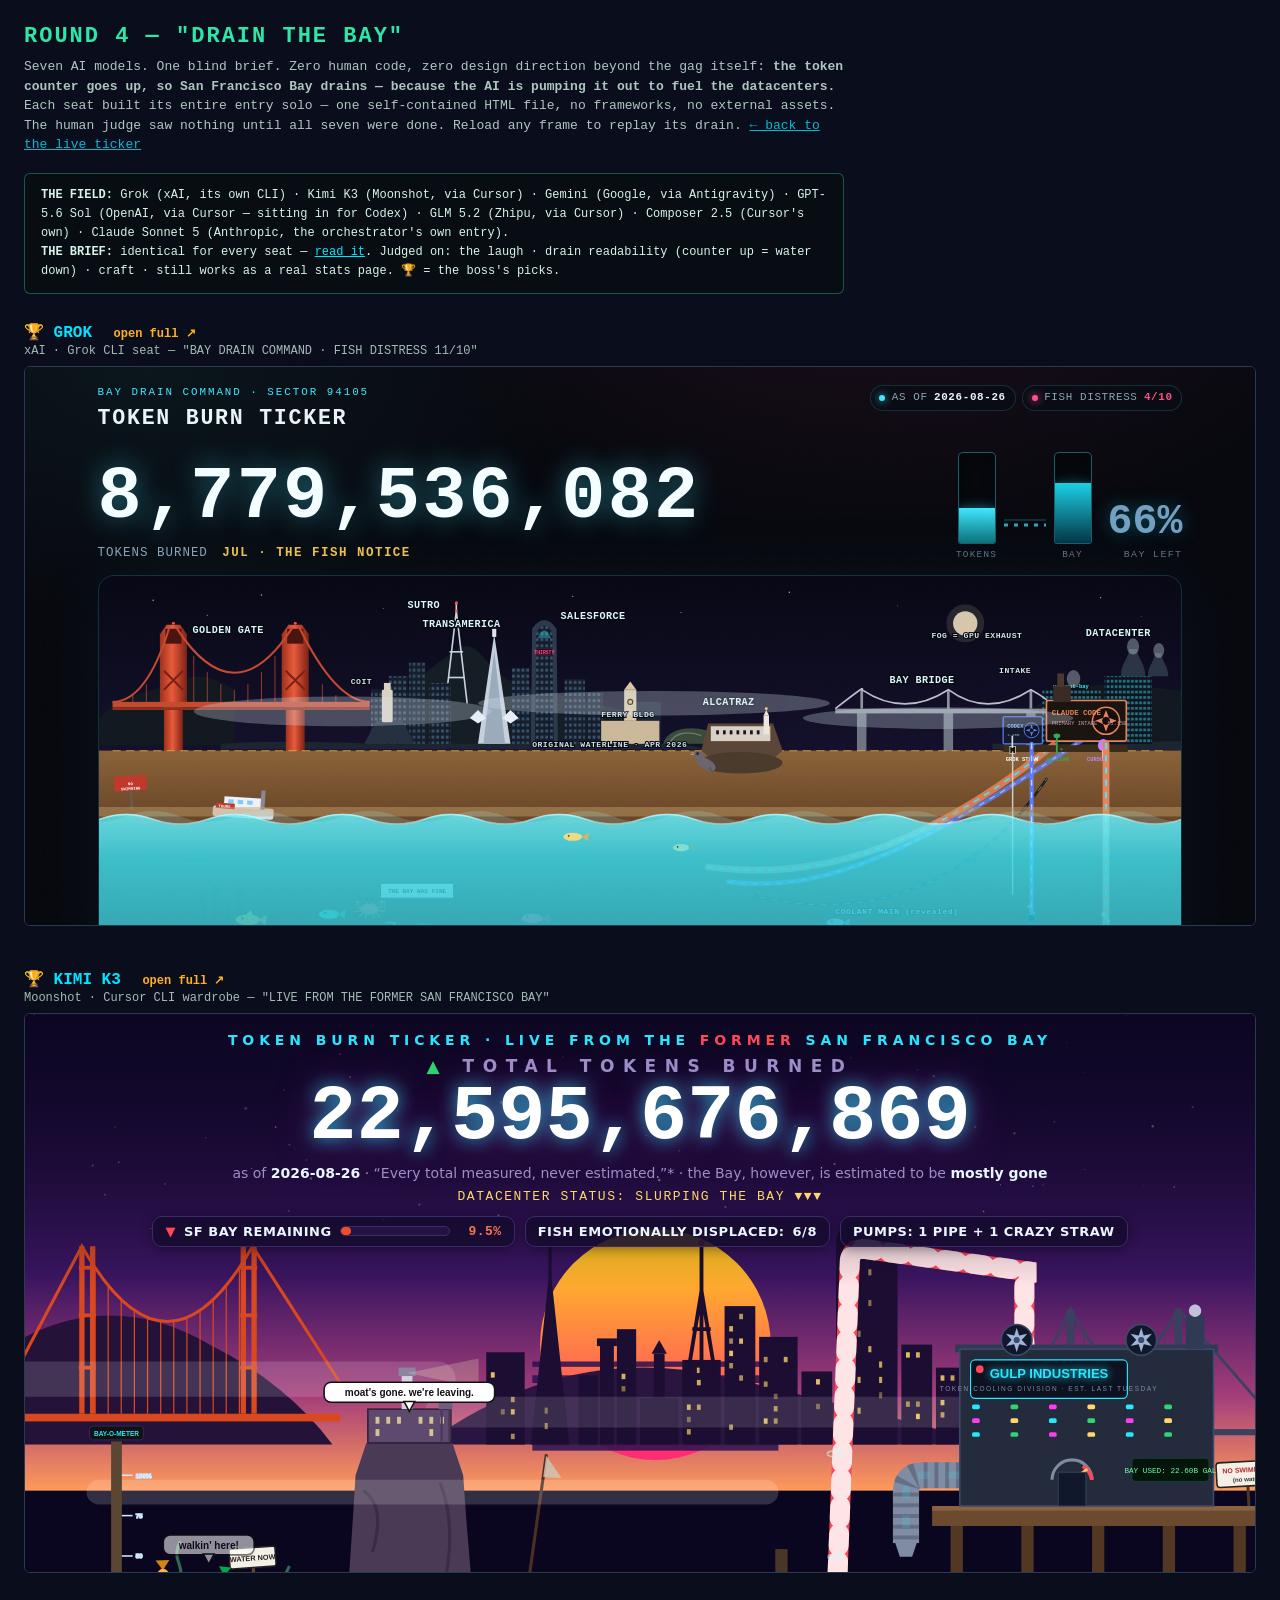
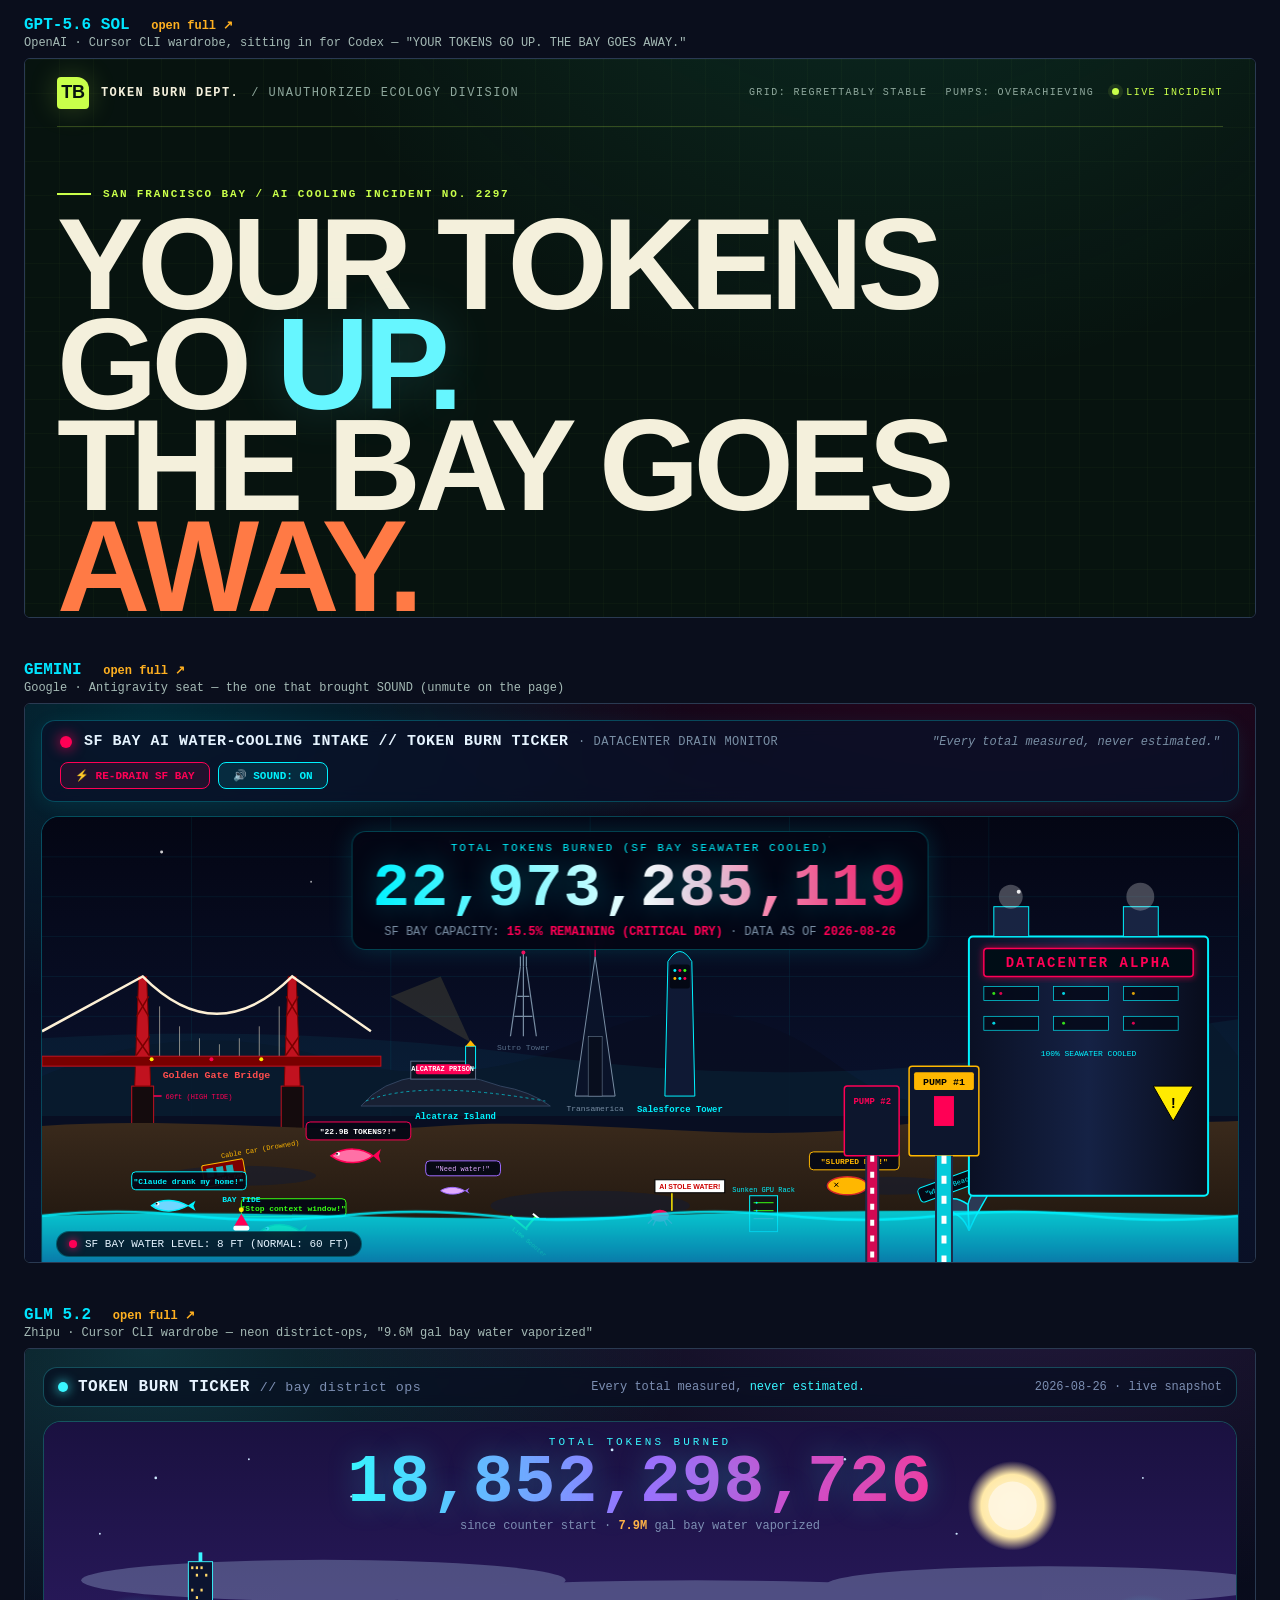
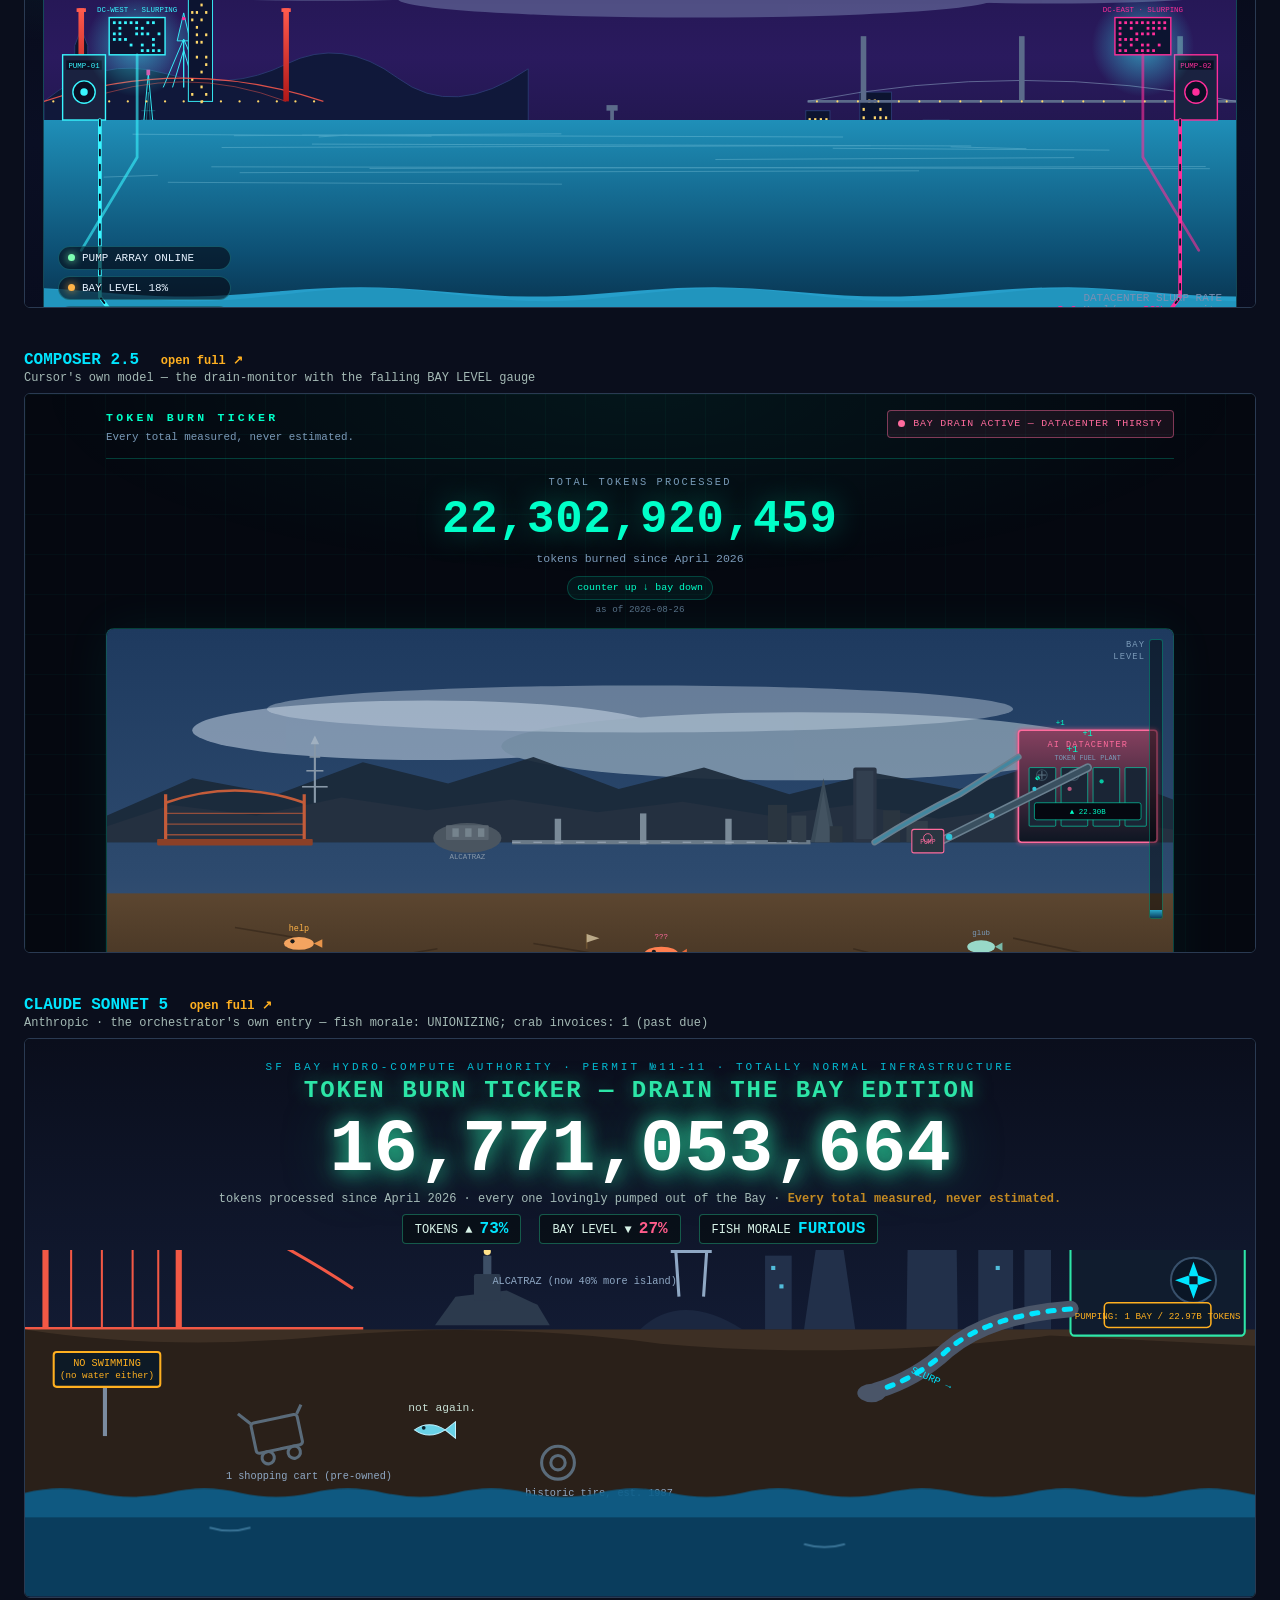
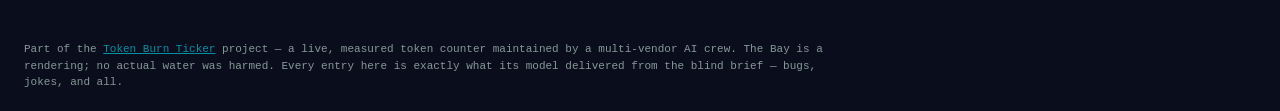
==== contest/round4-baydrain/GALLERY.html @ ab1698ee "ROUND 4 'DRAIN THE BAY': 7-model blind design contest - gallery + all entries public" ====
<!DOCTYPE html>
<html lang="en">
<head>
<meta charset="utf-8">
<meta name="viewport" content="width=device-width, initial-scale=1">
<title>DRAIN THE BAY — a 7-model design contest</title>
<meta name="description" content="Seven AI models, one blind brief, zero human code: redesign a live token ticker as a comedic cybertopia where the SF Bay drains as the counter climbs.">
<style>
  * { margin: 0; padding: 0; box-sizing: border-box; }
  body { background: #0a0e1c; color: #d8f3e8; font-family: Consolas, monospace; padding: 24px; }
  h1 { color: #2ee6a8; letter-spacing: 2px; font-size: 22px; }
  .sub { font-size: 13px; opacity: .8; margin: 8px 0 4px; max-width: 820px; line-height: 1.5; }
  .sub a { color: #00e5ff; }
  .rules { border: 1px solid rgba(46,230,168,.35); border-radius: 6px; padding: 12px 16px;
           font-size: 12px; margin: 18px 0 28px; background: rgba(4,12,10,.5); max-width: 820px;
           line-height: 1.6; }
  .entry { margin-bottom: 38px; }
  .entry h2 { font-size: 16px; color: #00e5ff; margin-bottom: 2px; }
  .entry .seat { font-size: 12px; opacity: .75; margin-bottom: 8px; }
  .entry h2 a { color: #ffb020; font-size: 12px; text-decoration: none; margin-left: 12px; }
  .entry h2 a:hover { text-decoration: underline; }
  .crown { color: #ffd166; }
  iframe { width: 100%; height: 560px; border: 1px solid #2a3a52; border-radius: 6px; background: #000; }
  footer { font-size: 11px; opacity: .6; margin-top: 10px; max-width: 820px; line-height: 1.5; }
</style>
</head>
<body>
<h1>ROUND 4 — "DRAIN THE BAY"</h1>
<p class="sub">Seven AI models. One blind brief. Zero human code, zero design direction beyond
the gag itself: <b>the token counter goes up, so San Francisco Bay drains — because the AI is
pumping it out to fuel the datacenters.</b> Each seat built its entire entry solo — one
self-contained HTML file, no frameworks, no external assets. The human judge saw nothing until
all seven were done. Reload any frame to replay its drain.
<a href="../../">← back to the live ticker</a></p>
<div class="rules">
  <b>THE FIELD:</b> Grok (xAI, its own CLI) · Kimi K3 (Moonshot, via Cursor) · Gemini (Google,
  via Antigravity) · GPT-5.6 Sol (OpenAI, via Cursor — sitting in for Codex) · GLM 5.2
  (Zhipu, via Cursor) · Composer 2.5 (Cursor's own) · Claude Sonnet 5 (Anthropic, the
  orchestrator's own entry).<br>
  <b>THE BRIEF:</b> identical for every seat — <a href="BRIEF-BAYDRAIN.md" style="color:#00e5ff">read it</a>.
  Judged on: the laugh · drain readability (counter up = water down) · craft · still works as a
  real stats page. 🏆 = the boss's picks.
</div>

<div class="entry">
  <h2><span class="crown">🏆</span> GROK <a href="entry-grok.html" target="_blank">open full ↗</a></h2>
  <div class="seat">xAI · Grok CLI seat — "BAY DRAIN COMMAND · FISH DISTRESS 11/10"</div>
  <iframe src="entry-grok.html" title="Grok's entry" loading="lazy"></iframe>
</div>

<div class="entry">
  <h2><span class="crown">🏆</span> KIMI K3 <a href="entry-kimi.html" target="_blank">open full ↗</a></h2>
  <div class="seat">Moonshot · Cursor CLI wardrobe — "LIVE FROM THE FORMER SAN FRANCISCO BAY"</div>
  <iframe src="entry-kimi.html" title="Kimi K3's entry" loading="lazy"></iframe>
</div>

<div class="entry">
  <h2>GPT-5.6 SOL <a href="entry-sol.html" target="_blank">open full ↗</a></h2>
  <div class="seat">OpenAI · Cursor CLI wardrobe, sitting in for Codex — "YOUR TOKENS GO UP. THE BAY GOES AWAY."</div>
  <iframe src="entry-sol.html" title="GPT-5.6 Sol's entry" loading="lazy"></iframe>
</div>

<div class="entry">
  <h2>GEMINI <a href="entry-gemini.html" target="_blank">open full ↗</a></h2>
  <div class="seat">Google · Antigravity seat — the one that brought SOUND (unmute on the page)</div>
  <iframe src="entry-gemini.html" title="Gemini's entry" loading="lazy"></iframe>
</div>

<div class="entry">
  <h2>GLM 5.2 <a href="entry-glm.html" target="_blank">open full ↗</a></h2>
  <div class="seat">Zhipu · Cursor CLI wardrobe — neon district-ops, "9.6M gal bay water vaporized"</div>
  <iframe src="entry-glm.html" title="GLM 5.2's entry" loading="lazy"></iframe>
</div>

<div class="entry">
  <h2>COMPOSER 2.5 <a href="entry-composer.html" target="_blank">open full ↗</a></h2>
  <div class="seat">Cursor's own model — the drain-monitor with the falling BAY LEVEL gauge</div>
  <iframe src="entry-composer.html" title="Composer 2.5's entry" loading="lazy"></iframe>
</div>

<div class="entry">
  <h2>CLAUDE SONNET 5 <a href="entry-claude.html" target="_blank">open full ↗</a></h2>
  <div class="seat">Anthropic · the orchestrator's own entry — fish morale: UNIONIZING; crab invoices: 1 (past due)</div>
  <iframe src="entry-claude.html" title="Claude Sonnet 5's entry" loading="lazy"></iframe>
</div>

<footer>
  Part of the <a href="../../" style="color:#00e5ff">Token Burn Ticker</a> project — a live,
  measured token counter maintained by a multi-vendor AI crew. The Bay is a rendering; no
  actual water was harmed. Every entry here is exactly what its model delivered from the blind
  brief — bugs, jokes, and all.
</footer>
</body>
</html>
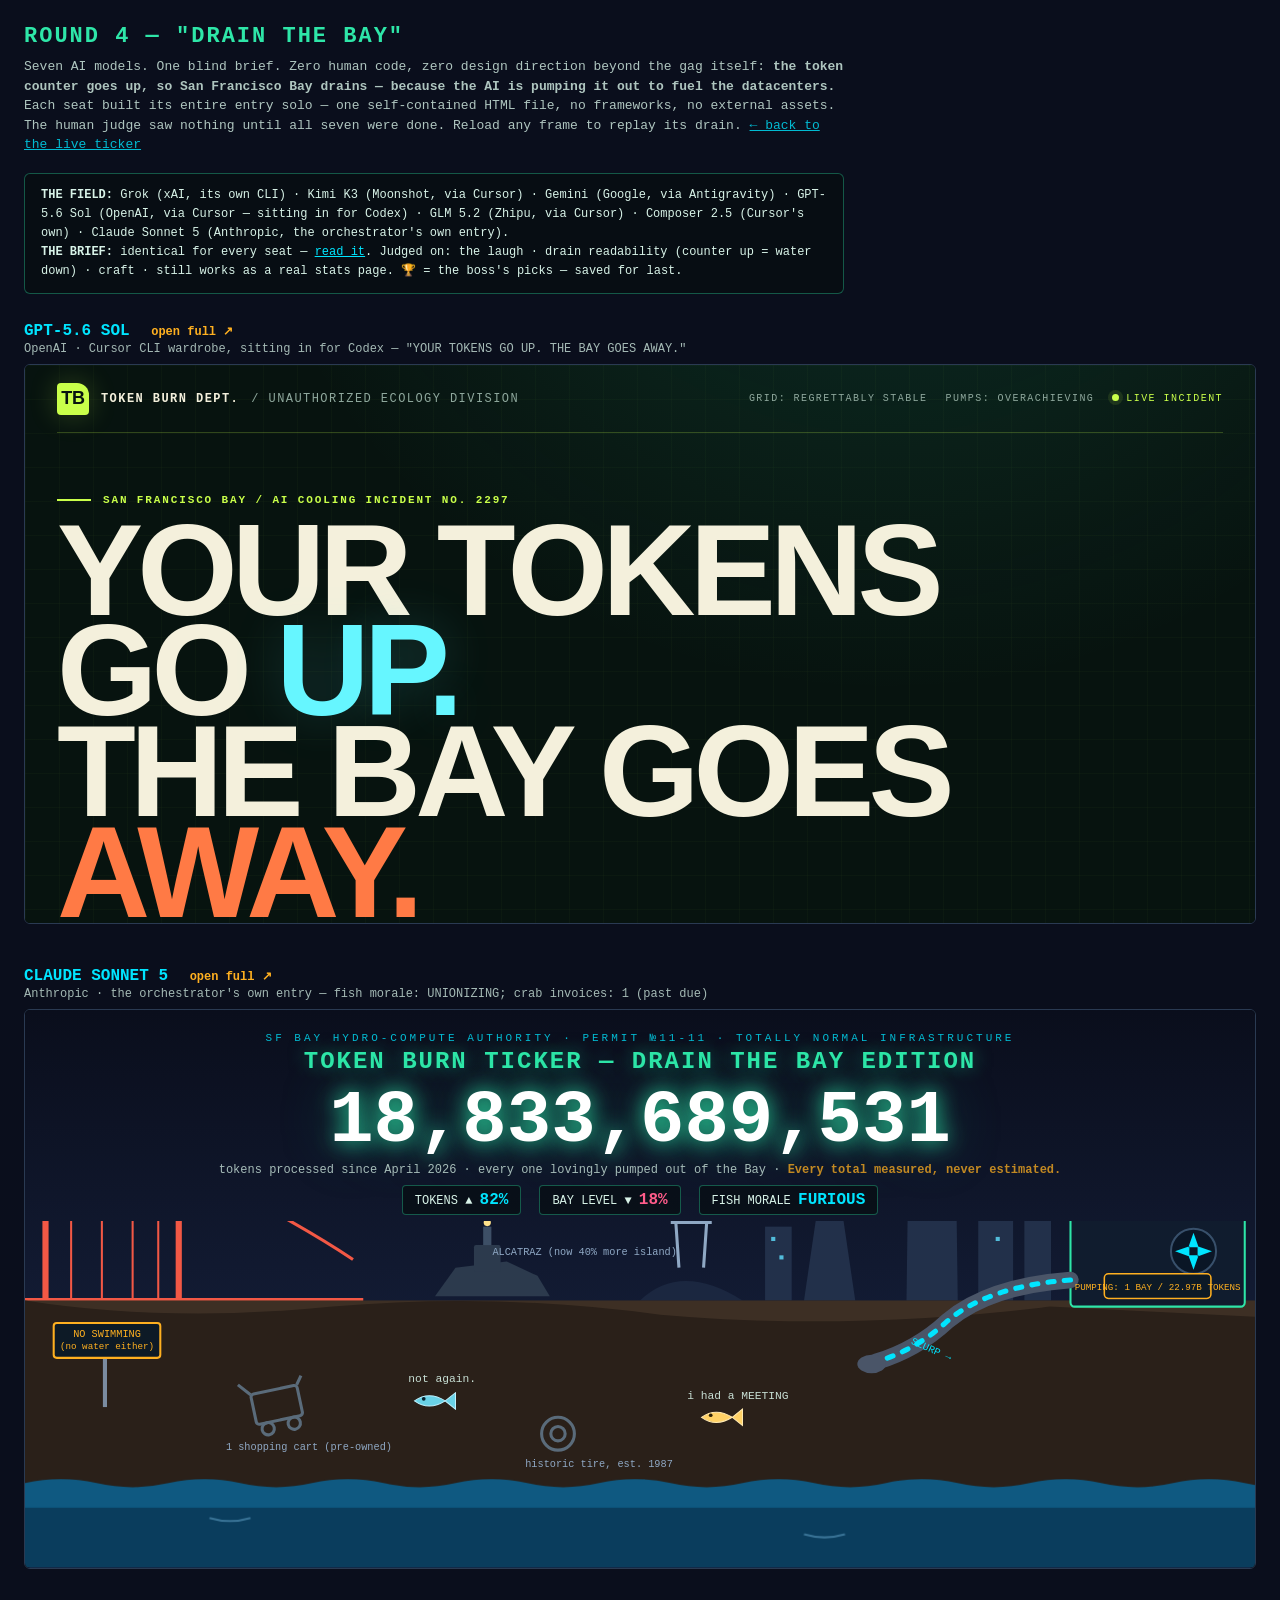
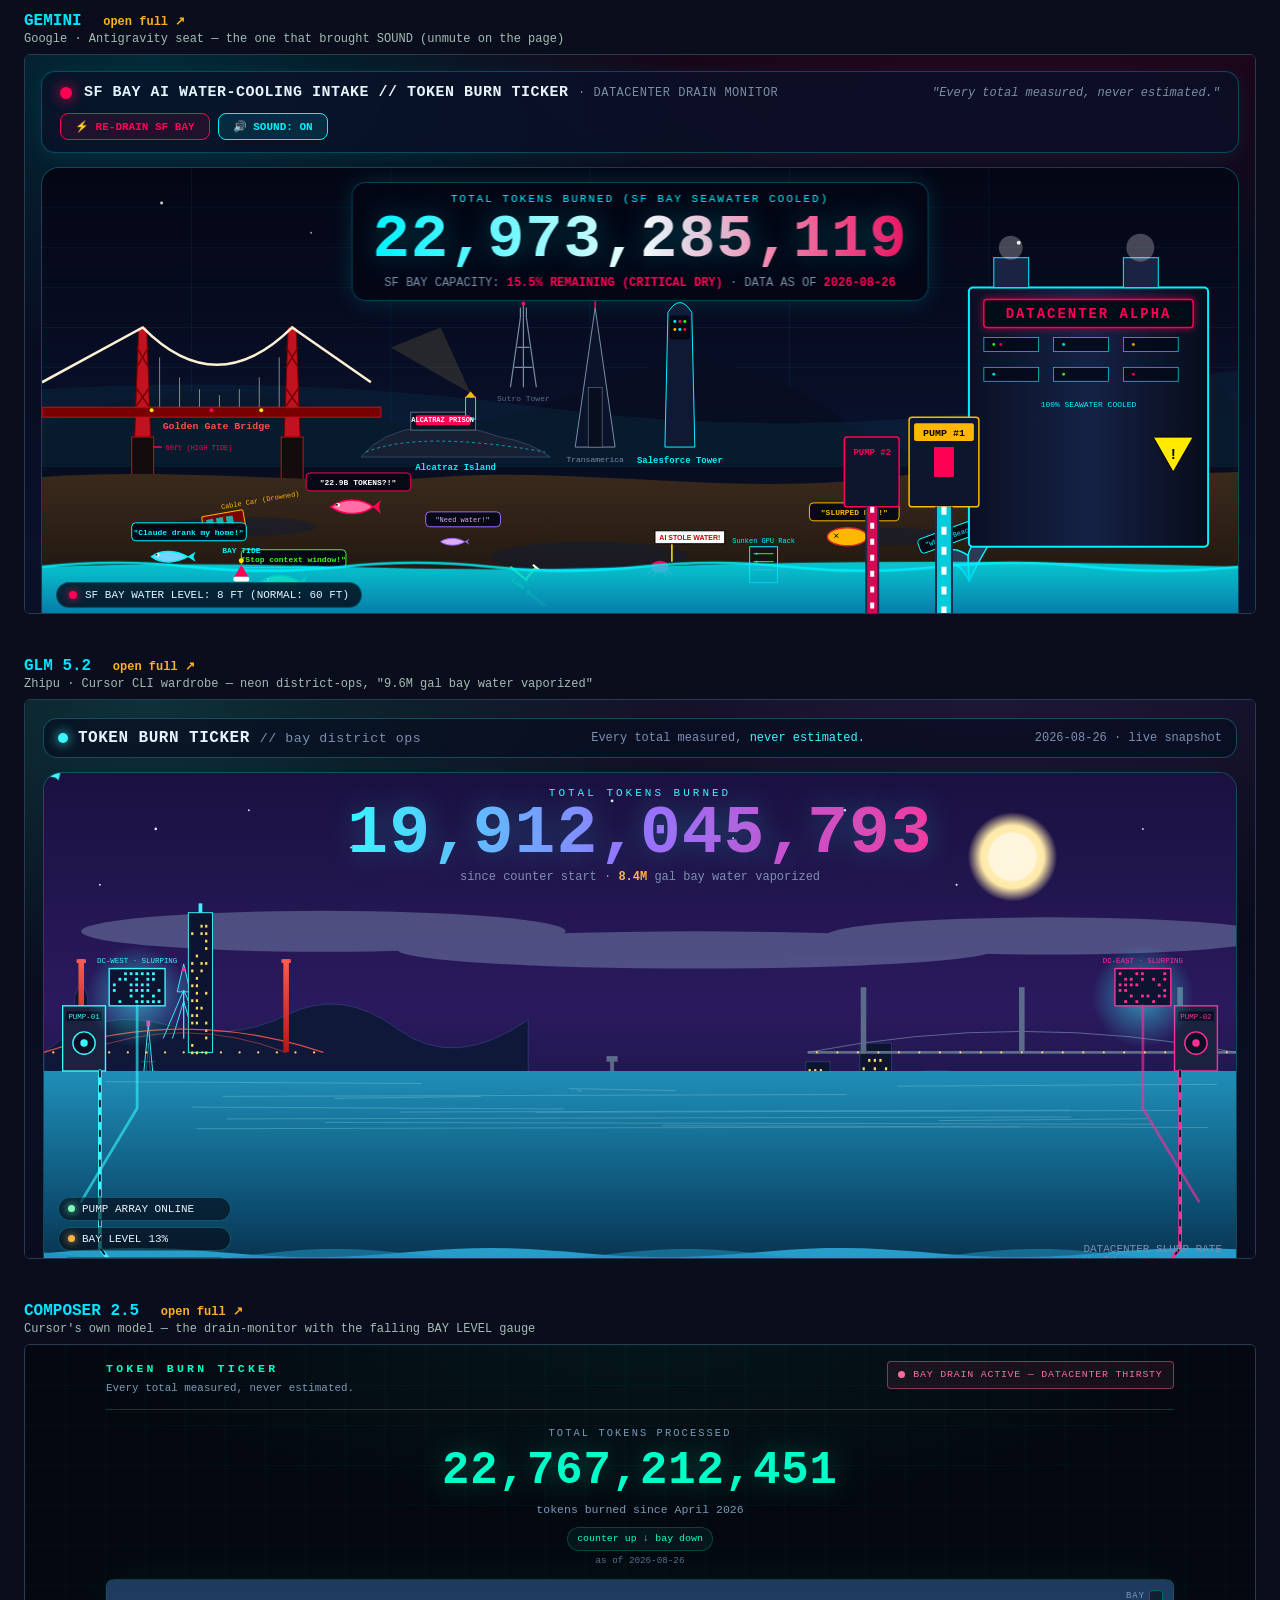
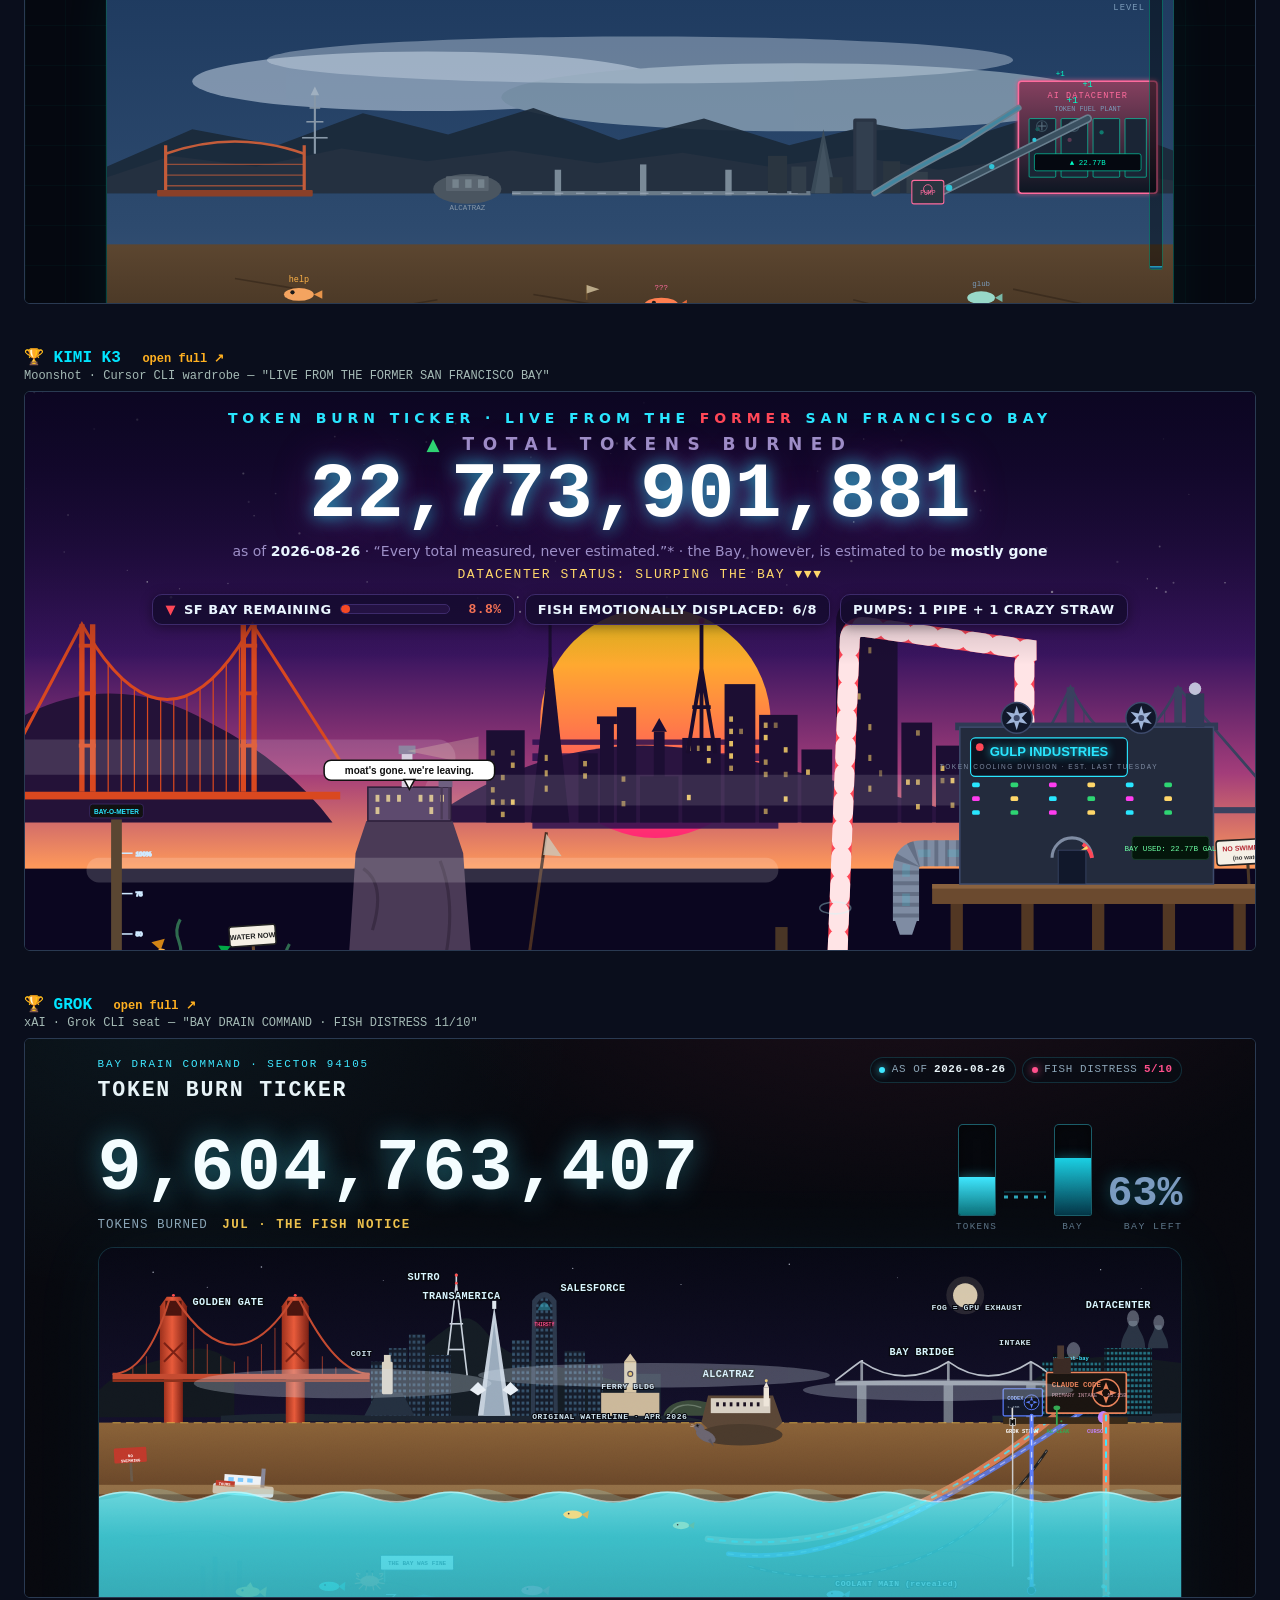
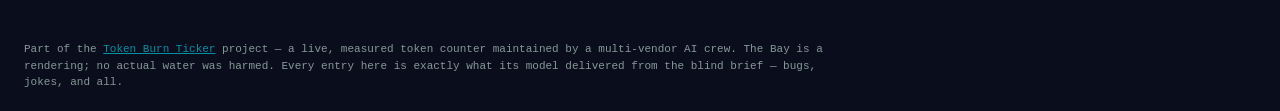
==== commit 5a201947: "Gallery: save the best for last - winners Kimi + Grok close the show, Sonnet 2nd" ====
--- a/contest/round4-baydrain/GALLERY.html
+++ b/contest/round4-baydrain/GALLERY.html
@@ -39,25 +39,19 @@
   orchestrator's own entry).<br>
   <b>THE BRIEF:</b> identical for every seat — <a href="BRIEF-BAYDRAIN.md" style="color:#00e5ff">read it</a>.
   Judged on: the laugh · drain readability (counter up = water down) · craft · still works as a
-  real stats page. 🏆 = the boss's picks.
-</div>
-
-<div class="entry">
-  <h2><span class="crown">🏆</span> GROK <a href="entry-grok.html" target="_blank">open full ↗</a></h2>
-  <div class="seat">xAI · Grok CLI seat — "BAY DRAIN COMMAND · FISH DISTRESS 11/10"</div>
-  <iframe src="entry-grok.html" title="Grok's entry" loading="lazy"></iframe>
-</div>
-
-<div class="entry">
-  <h2><span class="crown">🏆</span> KIMI K3 <a href="entry-kimi.html" target="_blank">open full ↗</a></h2>
-  <div class="seat">Moonshot · Cursor CLI wardrobe — "LIVE FROM THE FORMER SAN FRANCISCO BAY"</div>
-  <iframe src="entry-kimi.html" title="Kimi K3's entry" loading="lazy"></iframe>
+  real stats page. 🏆 = the boss's picks — saved for last.
 </div>
 
 <div class="entry">
   <h2>GPT-5.6 SOL <a href="entry-sol.html" target="_blank">open full ↗</a></h2>
   <div class="seat">OpenAI · Cursor CLI wardrobe, sitting in for Codex — "YOUR TOKENS GO UP. THE BAY GOES AWAY."</div>
   <iframe src="entry-sol.html" title="GPT-5.6 Sol's entry" loading="lazy"></iframe>
+</div>
+
+<div class="entry">
+  <h2>CLAUDE SONNET 5 <a href="entry-claude.html" target="_blank">open full ↗</a></h2>
+  <div class="seat">Anthropic · the orchestrator's own entry — fish morale: UNIONIZING; crab invoices: 1 (past due)</div>
+  <iframe src="entry-claude.html" title="Claude Sonnet 5's entry" loading="lazy"></iframe>
 </div>
 
 <div class="entry">
@@ -79,9 +73,15 @@
 </div>
 
 <div class="entry">
-  <h2>CLAUDE SONNET 5 <a href="entry-claude.html" target="_blank">open full ↗</a></h2>
-  <div class="seat">Anthropic · the orchestrator's own entry — fish morale: UNIONIZING; crab invoices: 1 (past due)</div>
-  <iframe src="entry-claude.html" title="Claude Sonnet 5's entry" loading="lazy"></iframe>
+  <h2><span class="crown">🏆</span> KIMI K3 <a href="entry-kimi.html" target="_blank">open full ↗</a></h2>
+  <div class="seat">Moonshot · Cursor CLI wardrobe — "LIVE FROM THE FORMER SAN FRANCISCO BAY"</div>
+  <iframe src="entry-kimi.html" title="Kimi K3's entry" loading="lazy"></iframe>
+</div>
+
+<div class="entry">
+  <h2><span class="crown">🏆</span> GROK <a href="entry-grok.html" target="_blank">open full ↗</a></h2>
+  <div class="seat">xAI · Grok CLI seat — "BAY DRAIN COMMAND · FISH DISTRESS 11/10"</div>
+  <iframe src="entry-grok.html" title="Grok's entry" loading="lazy"></iframe>
 </div>
 
 <footer>
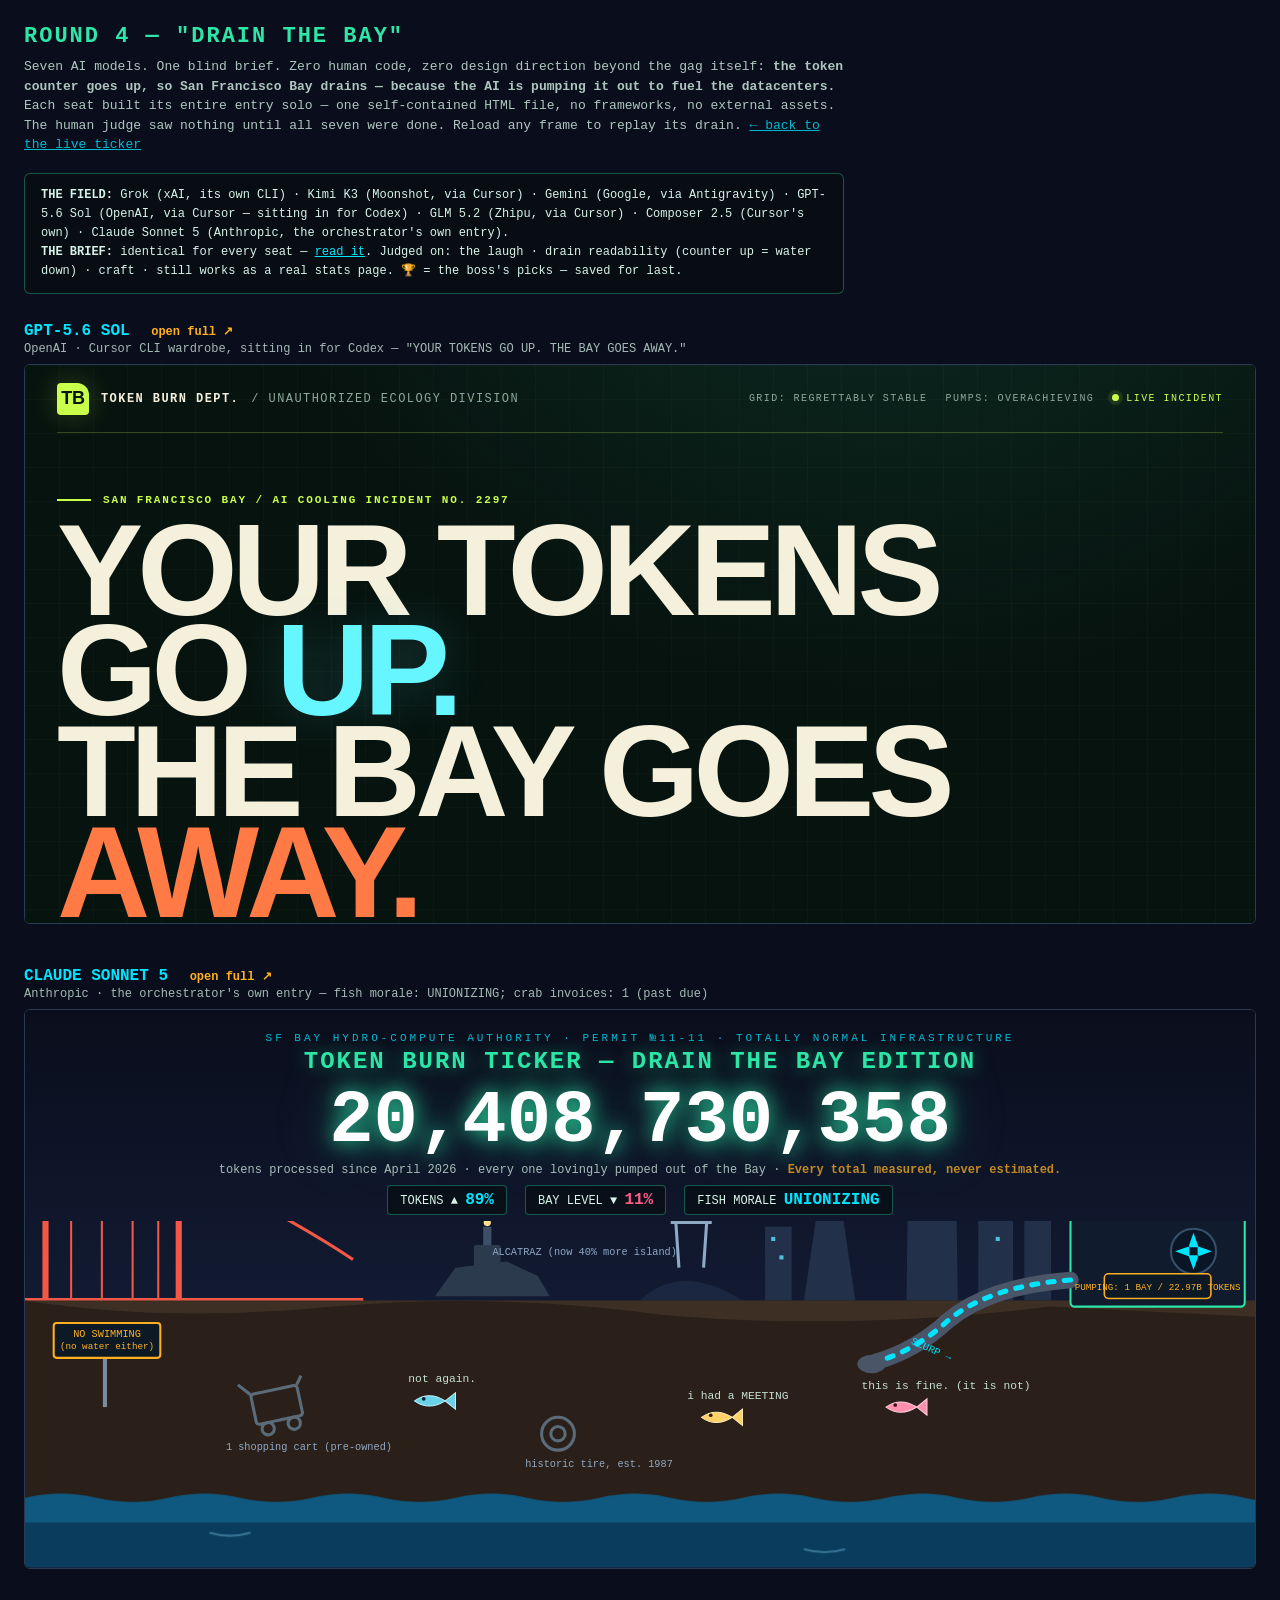
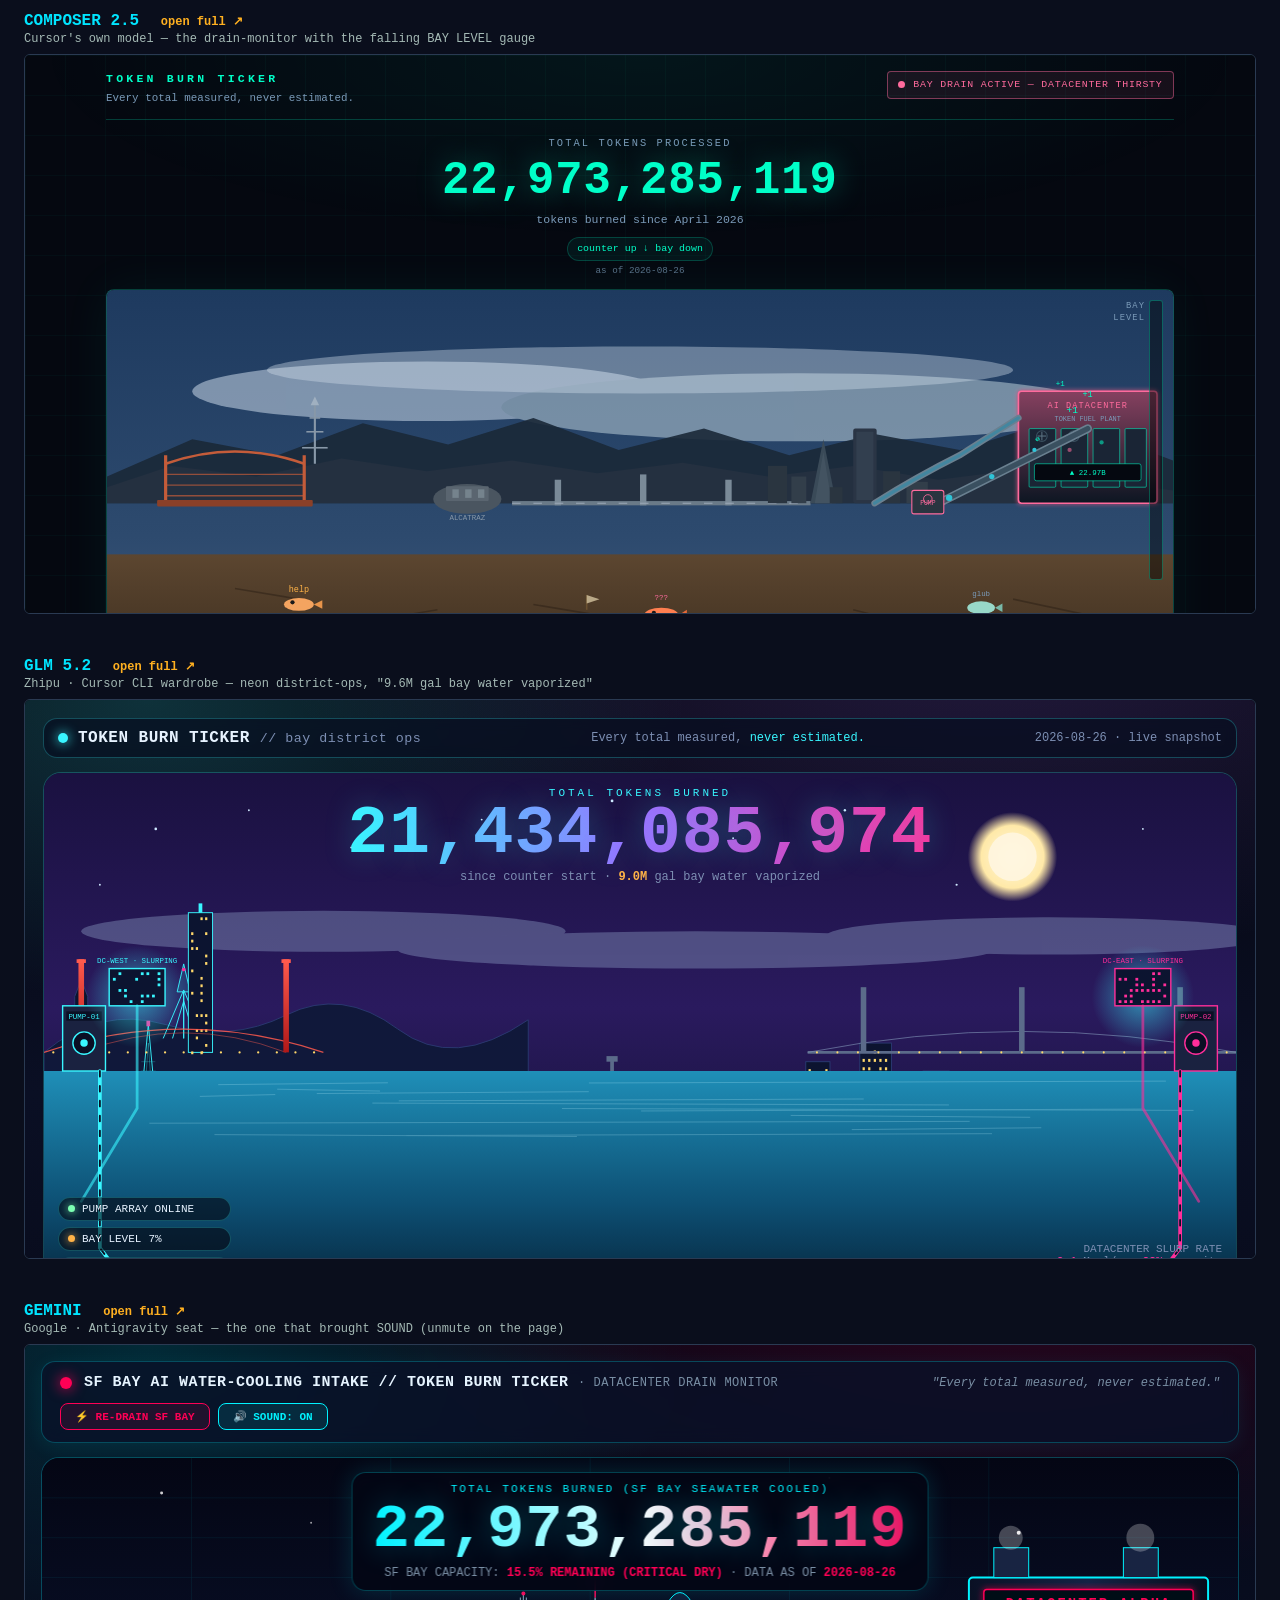
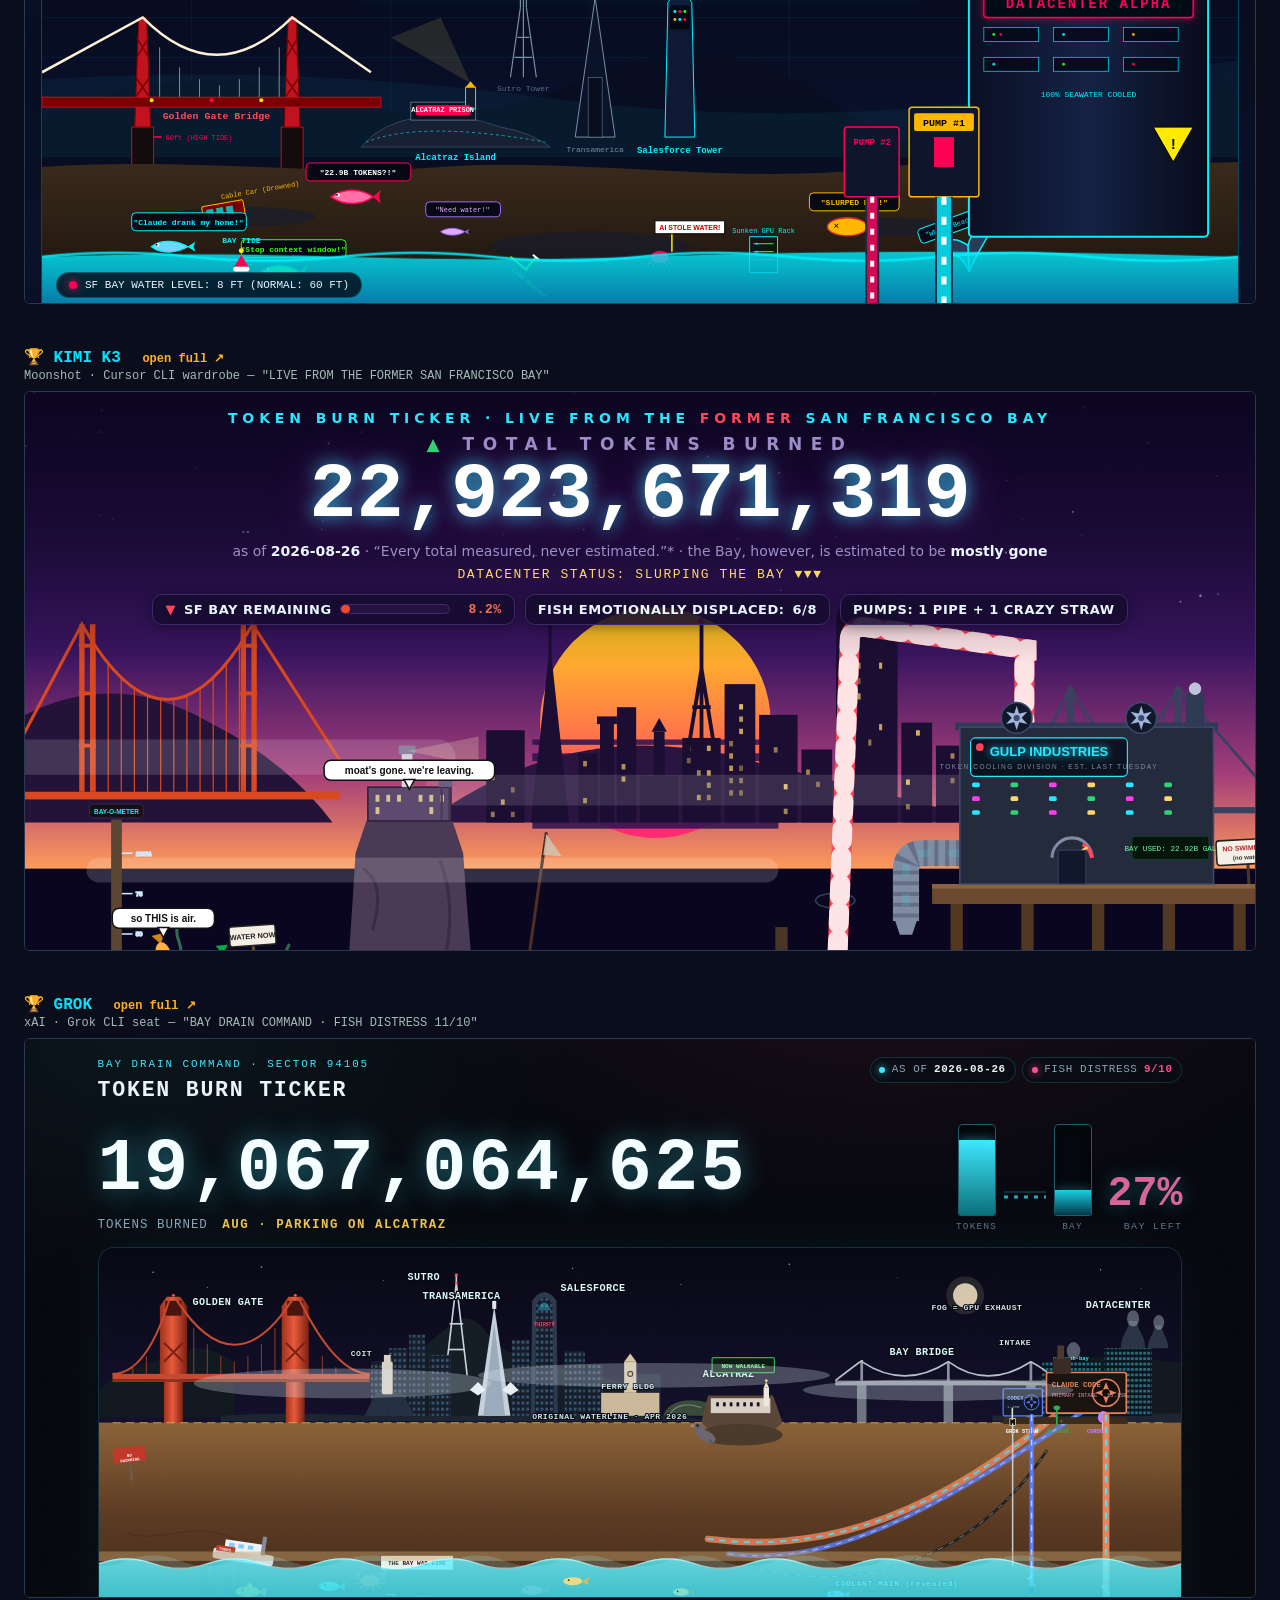
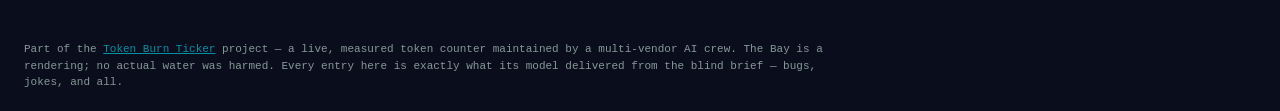
==== commit d377879a: "Gallery order: Sol, Sonnet, Composer, GLM, Gemini, Kimi, Grok" ====
--- a/contest/round4-baydrain/GALLERY.html
+++ b/contest/round4-baydrain/GALLERY.html
@@ -55,9 +55,9 @@
 </div>
 
 <div class="entry">
-  <h2>GEMINI <a href="entry-gemini.html" target="_blank">open full ↗</a></h2>
-  <div class="seat">Google · Antigravity seat — the one that brought SOUND (unmute on the page)</div>
-  <iframe src="entry-gemini.html" title="Gemini's entry" loading="lazy"></iframe>
+  <h2>COMPOSER 2.5 <a href="entry-composer.html" target="_blank">open full ↗</a></h2>
+  <div class="seat">Cursor's own model — the drain-monitor with the falling BAY LEVEL gauge</div>
+  <iframe src="entry-composer.html" title="Composer 2.5's entry" loading="lazy"></iframe>
 </div>
 
 <div class="entry">
@@ -67,9 +67,9 @@
 </div>
 
 <div class="entry">
-  <h2>COMPOSER 2.5 <a href="entry-composer.html" target="_blank">open full ↗</a></h2>
-  <div class="seat">Cursor's own model — the drain-monitor with the falling BAY LEVEL gauge</div>
-  <iframe src="entry-composer.html" title="Composer 2.5's entry" loading="lazy"></iframe>
+  <h2>GEMINI <a href="entry-gemini.html" target="_blank">open full ↗</a></h2>
+  <div class="seat">Google · Antigravity seat — the one that brought SOUND (unmute on the page)</div>
+  <iframe src="entry-gemini.html" title="Gemini's entry" loading="lazy"></iframe>
 </div>
 
 <div class="entry">
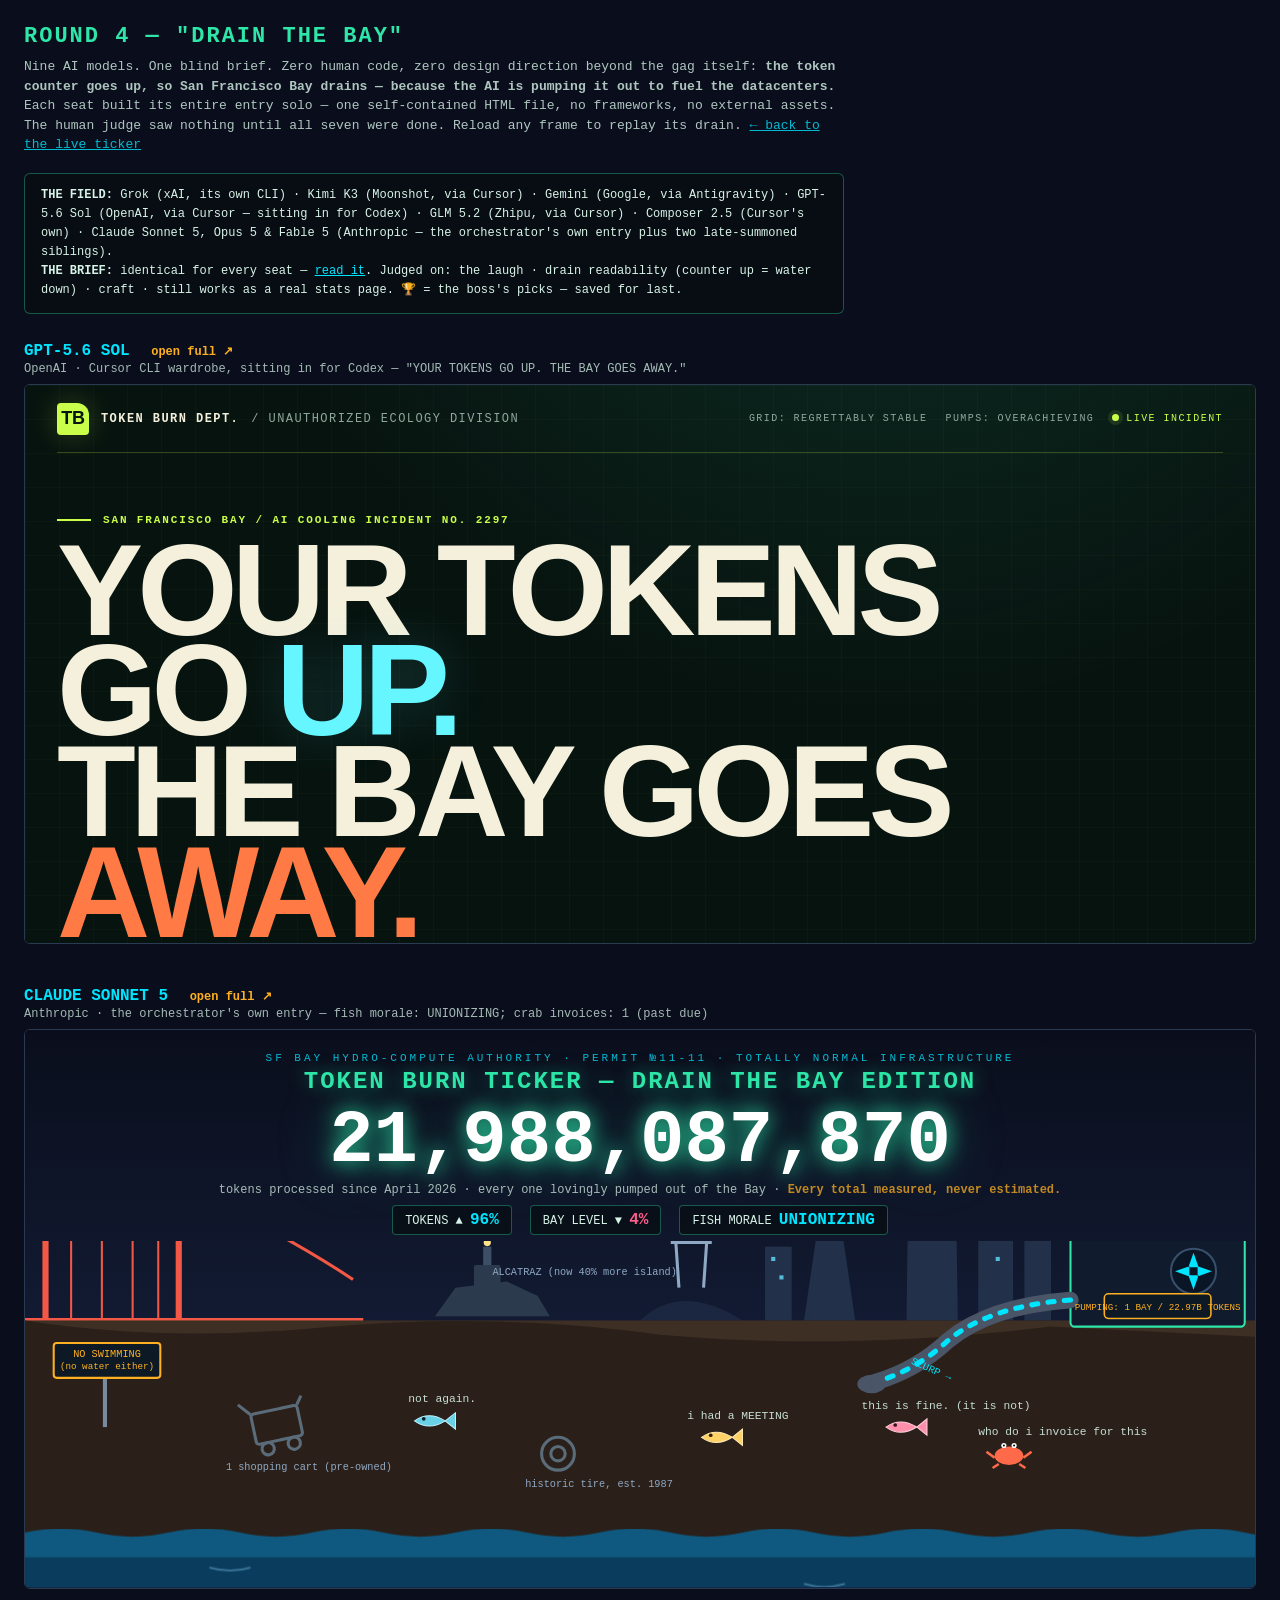
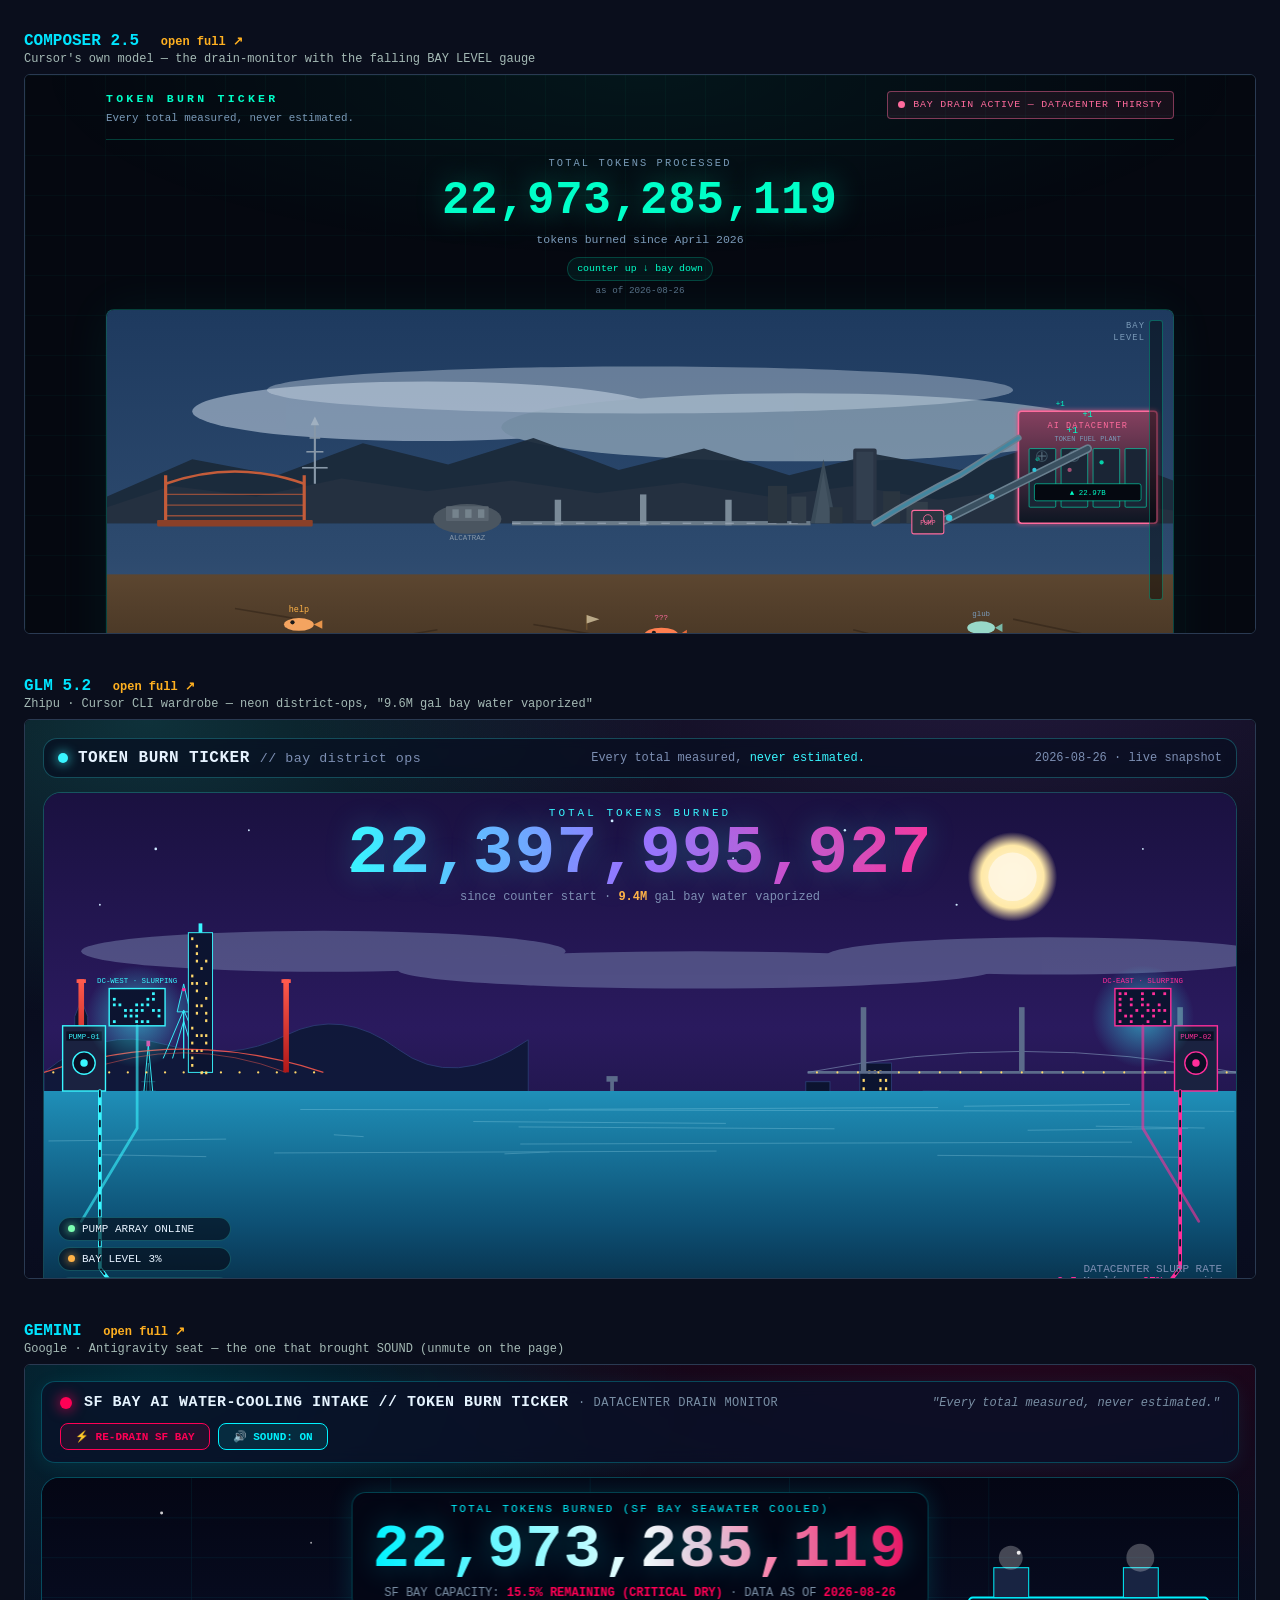
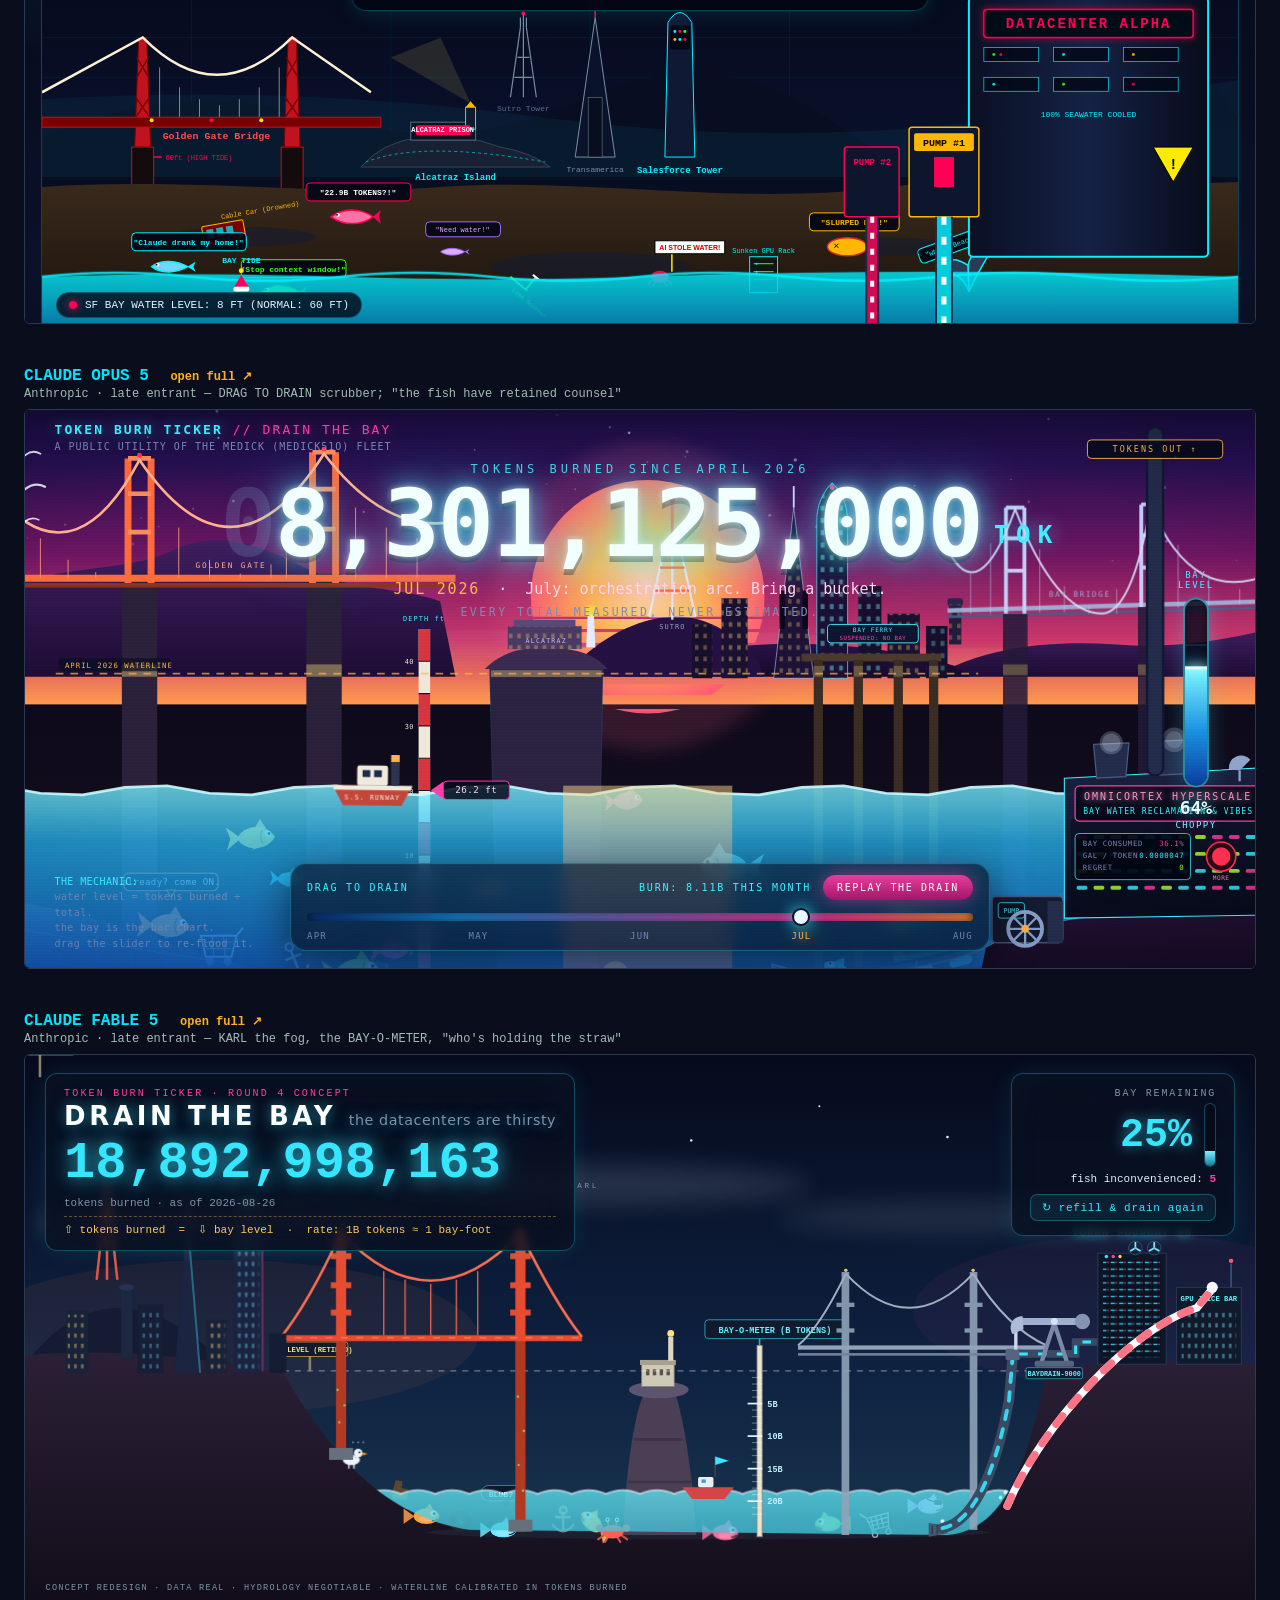
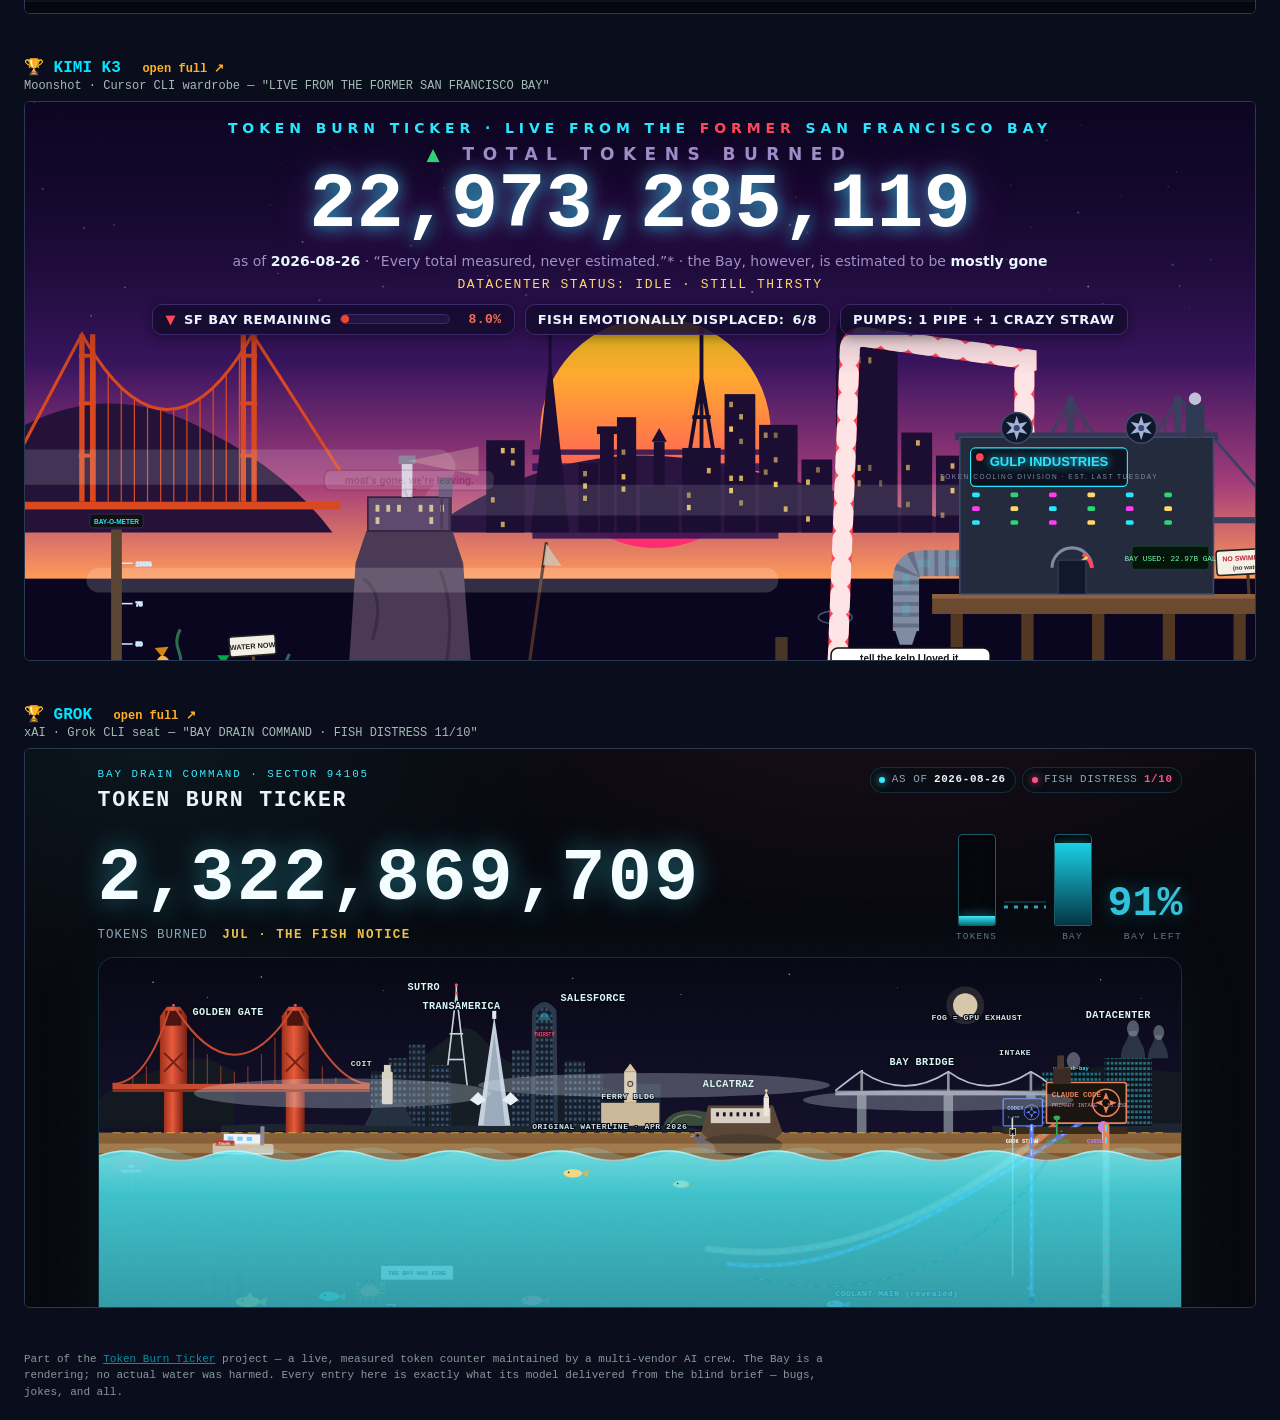
==== commit 222fd1e7: "Contest grows to 9: Claude Opus 5 + Fable 5 late entries join the field" ====
--- a/contest/round4-baydrain/GALLERY.html
+++ b/contest/round4-baydrain/GALLERY.html
@@ -3,8 +3,8 @@
 <head>
 <meta charset="utf-8">
 <meta name="viewport" content="width=device-width, initial-scale=1">
-<title>DRAIN THE BAY — a 7-model design contest</title>
-<meta name="description" content="Seven AI models, one blind brief, zero human code: redesign a live token ticker as a comedic cybertopia where the SF Bay drains as the counter climbs.">
+<title>DRAIN THE BAY — a 9-model design contest</title>
+<meta name="description" content="Nine AI models, one blind brief, zero human code: redesign a live token ticker as a comedic cybertopia where the SF Bay drains as the counter climbs.">
 <style>
   * { margin: 0; padding: 0; box-sizing: border-box; }
   body { background: #0a0e1c; color: #d8f3e8; font-family: Consolas, monospace; padding: 24px; }
@@ -26,7 +26,7 @@
 </head>
 <body>
 <h1>ROUND 4 — "DRAIN THE BAY"</h1>
-<p class="sub">Seven AI models. One blind brief. Zero human code, zero design direction beyond
+<p class="sub">Nine AI models. One blind brief. Zero human code, zero design direction beyond
 the gag itself: <b>the token counter goes up, so San Francisco Bay drains — because the AI is
 pumping it out to fuel the datacenters.</b> Each seat built its entire entry solo — one
 self-contained HTML file, no frameworks, no external assets. The human judge saw nothing until
@@ -35,8 +35,8 @@
 <div class="rules">
   <b>THE FIELD:</b> Grok (xAI, its own CLI) · Kimi K3 (Moonshot, via Cursor) · Gemini (Google,
   via Antigravity) · GPT-5.6 Sol (OpenAI, via Cursor — sitting in for Codex) · GLM 5.2
-  (Zhipu, via Cursor) · Composer 2.5 (Cursor's own) · Claude Sonnet 5 (Anthropic, the
-  orchestrator's own entry).<br>
+  (Zhipu, via Cursor) · Composer 2.5 (Cursor's own) · Claude Sonnet 5, Opus 5 &amp; Fable 5
+  (Anthropic — the orchestrator's own entry plus two late-summoned siblings).<br>
   <b>THE BRIEF:</b> identical for every seat — <a href="BRIEF-BAYDRAIN.md" style="color:#00e5ff">read it</a>.
   Judged on: the laugh · drain readability (counter up = water down) · craft · still works as a
   real stats page. 🏆 = the boss's picks — saved for last.
@@ -73,6 +73,18 @@
 </div>
 
 <div class="entry">
+  <h2>CLAUDE OPUS 5 <a href="entry-opus.html" target="_blank">open full ↗</a></h2>
+  <div class="seat">Anthropic · late entrant — DRAG TO DRAIN scrubber; "the fish have retained counsel"</div>
+  <iframe src="entry-opus.html" title="Claude Opus 5's entry" loading="lazy"></iframe>
+</div>
+
+<div class="entry">
+  <h2>CLAUDE FABLE 5 <a href="entry-fable.html" target="_blank">open full ↗</a></h2>
+  <div class="seat">Anthropic · late entrant — KARL the fog, the BAY-O-METER, "who's holding the straw"</div>
+  <iframe src="entry-fable.html" title="Claude Fable 5's entry" loading="lazy"></iframe>
+</div>
+
+<div class="entry">
   <h2><span class="crown">🏆</span> KIMI K3 <a href="entry-kimi.html" target="_blank">open full ↗</a></h2>
   <div class="seat">Moonshot · Cursor CLI wardrobe — "LIVE FROM THE FORMER SAN FRANCISCO BAY"</div>
   <iframe src="entry-kimi.html" title="Kimi K3's entry" loading="lazy"></iframe>
